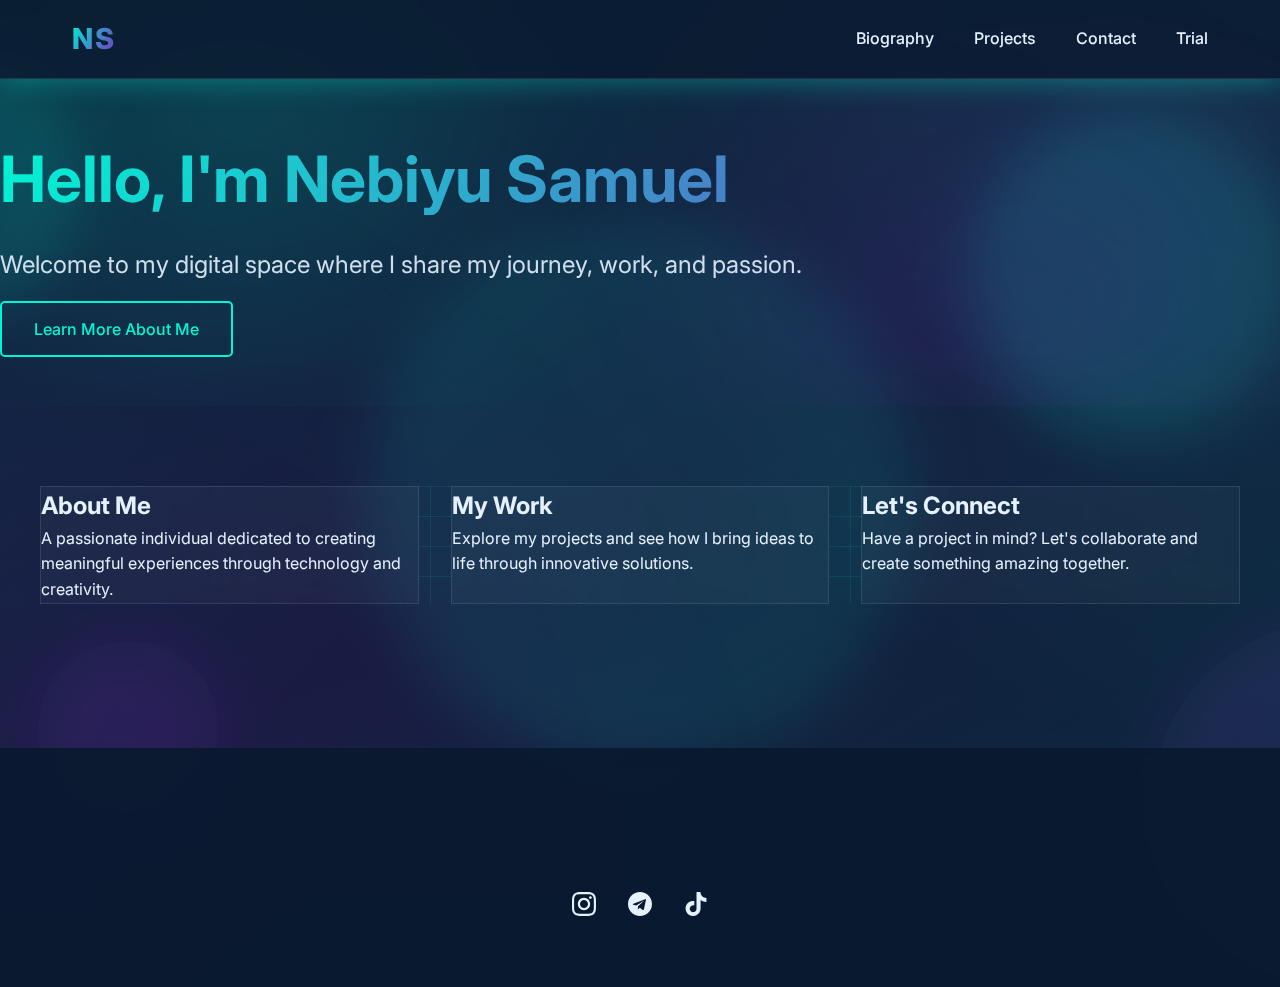
==== index.html @ f2b41b0b "task refactor home page" ====
<!DOCTYPE html>
<html lang="en">
<head>
    <meta charset="UTF-8">
    <meta name="viewport" content="width=device-width, initial-scale=1.0">
    <title>Nebiyu Samuel - Home</title>
    <link rel="stylesheet" href="../shared/styles.css">
    <link href="https://fonts.googleapis.com/css2?family=Inter:wght@400;500;600;700&display=swap" rel="stylesheet">
</head>
<body>
    <nav class="nav-container">
        <div class="nav">
            <a href="home.html" class="nav-logo">NS</a>
            <ul class="nav-links">
                <li><a href="../bio/biography.html" class="nav-link">Biography</a></li>
                <li><a href="../pro/projects.html" class="nav-link">Projects</a></li>
                <li><a href="../contact/contact.html" class="nav-link">Contact</a></li>
                <li><a href="../trial/trial.html" class="nav-link">Trial</a></li>
            </ul>
        </div>
    </nav>

    <main>
        <section class="hero">
            <div class="hero-content">
                <h1 class="hero-title">Hello, I'm Nebiyu Samuel</h1>
                <p class="hero-subtitle">Welcome to my digital space where I share my journey, work, and passion.</p>
                <a href="../bio/biography.html" class="btn">Learn More About Me</a>
            </div>
        </section>

        <section class="section container">
            <div class="grid">
                <div class="card">
                    <h2>About Me</h2>
                    <p>A passionate individual dedicated to creating meaningful experiences through technology and creativity.</p>
                </div>
                <div class="card">
                    <h2>My Work</h2>
                    <p>Explore my projects and see how I bring ideas to life through innovative solutions.</p>
                </div>
                <div class="card">
                    <h2>Let's Connect</h2>
                    <p>Have a project in mind? Let's collaborate and create something amazing together.</p>
                </div>
            </div>
        </section>
    </main>

    <footer class="footer">
        <div class="container">
            <div class="social-links">
                <a href="https://www.instagram.com" target="_blank" class="social-link">
                    <img src="../shared/assets/instagram.svg" alt="Instagram">
                </a>
                <a href="https://www.telegram.com" target="_blank" class="social-link">
                    <img src="../shared/assets/telegram.svg" alt="Telegram">
                </a>
                <a href="https://www.tiktok.com" target="_blank" class="social-link">
                    <img src="../shared/assets/tiktok.svg" alt="TikTok">
                </a>
            </div>
        </div>
    </footer>
</body>
</html>
---- shared/styles.css ----
:root {
  --primary: #00f5d4;
  --secondary: #7b2cbf;
  --background: #0a192f;
  --text: #e6f1ff;
  --hover: #64ffda;
  --nav-bg: rgba(10, 25, 47, 0.8);
  --nav-blur: 12px;
  --nav-border: rgba(255, 255, 255, 0.1);
  --nav-glow: 0 0 20px rgba(0, 245, 212, 0.3);
}

* {
  margin: 0;
  padding: 0;
  box-sizing: border-box;
  font-family: 'Inter', sans-serif;
}

body {
  background-color: var(--background);
  color: var(--text);
  line-height: 1.6;
  background-image: url('../shared/assets/hero-bg.svg'), url('../shared/assets/grid-overlay.svg');
  background-size: cover, 100px 100px;
  background-position: center center, center center;
  background-repeat: no-repeat, repeat;
  min-height: 100vh;
  position: relative;
}

body::before {
  content: '';
  position: fixed;
  top: 0;
  left: 0;
  width: 100%;
  height: 100%;
  background: radial-gradient(circle at top right, rgba(0, 245, 212, 0.1), transparent 50%),
              radial-gradient(circle at bottom left, rgba(123, 44, 191, 0.1), transparent 50%);
  pointer-events: none;
  z-index: -1;
}

/* Ultra-modern Navigation Styles */
.nav-container {
  position: fixed;
  top: 0;
  width: 100%;
  background: var(--nav-bg);
  backdrop-filter: blur(var(--nav-blur));
  -webkit-backdrop-filter: blur(var(--nav-blur));
  border-bottom: 1px solid var(--nav-border);
  box-shadow: var(--nav-glow);
  z-index: 1000;
  transition: all 0.3s cubic-bezier(0.4, 0, 0.2, 1);
}

.nav-container:hover {
  --nav-blur: 15px;
  --nav-glow: 0 0 30px rgba(0, 245, 212, 0.4);
}

.nav {
  max-width: 1200px;
  margin: 0 auto;
  display: flex;
  justify-content: space-between;
  align-items: center;
  padding: 1rem 2rem;
}

.nav-logo {
  font-size: 1.8rem;
  font-weight: 800;
  color: var(--primary);
  text-decoration: none;
  position: relative;
  text-transform: uppercase;
  letter-spacing: 2px;
  background: linear-gradient(120deg, var(--primary), var(--secondary));
  -webkit-background-clip: text;
  -webkit-text-fill-color: transparent;
  transition: all 0.3s ease;
}

.nav-logo::after {
  content: '';
  position: absolute;
  width: 100%;
  height: 100%;
  left: 0;
  top: 0;
  border-radius: 4px;
  background: radial-gradient(circle at center, var(--primary) 0%, transparent 70%);
  opacity: 0;
  transition: opacity 0.3s ease;
  z-index: -1;
}

.nav-logo:hover::after {
  opacity: 0.2;
}

.nav-links {
  display: flex;
  gap: 2.5rem;
  list-style: none;
}

.nav-link {
  color: var(--text);
  text-decoration: none;
  font-weight: 500;
  font-size: 1rem;
  padding: 0.5rem 0;
  position: relative;
  transition: all 0.3s ease;
}

.nav-link::before {
  content: '';
  position: absolute;
  bottom: 0;
  left: 0;
  width: 0;
  height: 2px;
  background: linear-gradient(90deg, var(--primary), var(--secondary));
  transition: width 0.3s ease;
}

.nav-link::after {
  content: '';
  position: absolute;
  width: 100%;
  height: 100%;
  background: radial-gradient(circle at center, var(--primary) 0%, transparent 70%);
  opacity: 0;
  left: 0;
  top: 0;
  transition: opacity 0.3s ease;
  z-index: -1;
}

.nav-link:hover {
  color: var(--primary);
  text-shadow: 0 0 8px rgba(0, 245, 212, 0.5);
}

.nav-link:hover::before {
  width: 100%;
}

.nav-link:hover::after {
  opacity: 0.1;
}

/* Add a cool hover effect for the entire nav */
@keyframes navGlow {
  0% {
    box-shadow: 0 0 20px rgba(0, 245, 212, 0.3);
  }
  50% {
    box-shadow: 0 0 30px rgba(123, 44, 191, 0.3);
  }
  100% {
    box-shadow: 0 0 20px rgba(0, 245, 212, 0.3);
  }
}

.nav-container:hover {
  animation: navGlow 2s infinite;
}

/* Active link indicator */
.nav-link.active {
  color: var(--primary);
  position: relative;
}

.nav-link.active::before {
  width: 100%;
}

/* Responsive navigation */
@media (max-width: 768px) {
  .nav-links {
    gap: 1.5rem;
  }
  
  .nav-link {
    font-size: 0.9rem;
  }
}

.container {
  max-width: 1200px;
  margin: 0 auto;
  padding: 6rem 2rem 2rem 2rem;
}

.hero {
  position: relative;
  overflow: hidden;
  padding: 8rem 0 4rem;
}

.hero::before {
  content: '';
  position: absolute;
  top: 0;
  left: 0;
  width: 100%;
  height: 100%;
  background: 
    radial-gradient(circle at 20% 20%, rgba(0, 245, 212, 0.15) 0%, transparent 40%),
    radial-gradient(circle at 80% 80%, rgba(123, 44, 191, 0.15) 0%, transparent 40%);
  filter: blur(60px);
  z-index: -1;
}

.hero-content {
  position: relative;
  z-index: 1;
}

.hero-title {
  font-size: 4rem;
  margin-bottom: 1rem;
  background: linear-gradient(120deg, var(--primary), var(--secondary));
  -webkit-background-clip: text;
  -webkit-text-fill-color: transparent;
  animation: titleGlow 3s ease-in-out infinite;
}

@keyframes titleGlow {
  0%, 100% {
    text-shadow: 0 0 20px rgba(0, 245, 212, 0.5);
  }
  50% {
    text-shadow: 0 0 40px rgba(123, 44, 191, 0.5);
  }
}

.hero-subtitle {
  font-size: 1.5rem;
  margin-bottom: 2rem;
  opacity: 0.9;
}

.btn {
  position: relative;
  overflow: hidden;
  background: transparent;
  border: 2px solid var(--primary);
  color: var(--primary);
  padding: 1rem 2rem;
  border-radius: 5px;
  text-decoration: none;
  font-weight: 500;
  transition: all 0.3s ease;
  z-index: 1;
}

.btn::before {
  content: '';
  position: absolute;
  top: 0;
  left: -100%;
  width: 100%;
  height: 100%;
  background: linear-gradient(90deg, 
    transparent, 
    rgba(0, 245, 212, 0.2), 
    transparent);
  transition: left 0.5s ease;
  z-index: -1;
}

.btn:hover {
  color: var(--text);
  border-color: var(--secondary);
  box-shadow: 0 0 20px rgba(0, 245, 212, 0.3);
}

.btn:hover::before {
  left: 100%;
}

.section {
  padding: 5rem 0;
}

.grid {
  position: relative;
  display: grid;
  grid-template-columns: repeat(auto-fit, minmax(300px, 1fr));
  gap: 2rem;
}

.grid::before {
  content: '';
  position: absolute;
  top: 0;
  left: 0;
  width: 100%;
  height: 100%;
  background-image: 
    linear-gradient(rgba(0, 245, 212, 0.1) 1px, transparent 1px),
    linear-gradient(90deg, rgba(0, 245, 212, 0.1) 1px, transparent 1px);
  background-size: 30px 30px;
  z-index: -1;
}

.card {
  position: relative;
  overflow: hidden;
  background: rgba(255, 255, 255, 0.03);
  backdrop-filter: blur(10px);
  border: 1px solid rgba(255, 255, 255, 0.1);
  transition: all 0.3s ease;
}

.card::before {
  content: '';
  position: absolute;
  top: 0;
  left: 0;
  width: 100%;
  height: 100%;
  background: linear-gradient(45deg, 
    rgba(0, 245, 212, 0.1), 
    rgba(123, 44, 191, 0.1));
  opacity: 0;
  transition: opacity 0.3s ease;
}

.card:hover {
  transform: translateY(-10px);
  box-shadow: 0 10px 30px rgba(0, 245, 212, 0.2);
}

.card:hover::before {
  opacity: 1;
}

.footer {
  background: rgba(10, 25, 47, 0.95);
  padding: 2rem 0;
  margin-top: 4rem;
}

.social-links {
  display: flex;
  justify-content: center;
  gap: 2rem;
  margin-top: 1rem;
}

.social-link img {
  width: 24px;
  height: 24px;
  transition: transform 0.3s ease;
}

.social-link:hover img {
  transform: translateY(-3px);
}

.timeline {
  max-width: 800px;
  margin: 0 auto;
  padding: 2rem;
}

.timeline-item {
  position: relative;
  padding: 2rem;
  margin-bottom: 2rem;
  background: rgba(255, 255, 255, 0.05);
  border-radius: 10px;
  border-left: 4px solid var(--primary);
  transition: transform 0.3s ease;
}

.timeline-item:hover {
  transform: translateX(10px);
}

.timeline-item h3 {
  color: var(--primary);
  margin-bottom: 1rem;
}

.timeline-item::before {
  content: '';
  position: absolute;
  left: -12px;
  top: 50%;
  width: 20px;
  height: 20px;
  background: var(--primary);
  border-radius: 50%;
  transform: translateY(-50%);
}

.contact-form {
  max-width: 600px;
  margin: 0 auto;
  padding: 2rem;
  background: rgba(255, 255, 255, 0.05);
  border-radius: 10px;
}

.form-group {
  margin-bottom: 1.5rem;
}

.form-group label {
  display: block;
  margin-bottom: 0.5rem;
  color: var(--text);
  font-weight: 500;
}

.form-group input,
.form-group textarea {
  width: 100%;
  padding: 0.75rem;
  background: rgba(255, 255, 255, 0.1);
  border: 2px solid rgba(255, 255, 255, 0.1);
  border-radius: 5px;
  color: var(--text);
  font-family: 'Inter', sans-serif;
  transition: all 0.3s ease;
}

.form-group input:focus,
.form-group textarea:focus {
  outline: none;
  border-color: var(--primary);
  background: rgba(255, 255, 255, 0.15);
}

.form-group textarea {
  resize: vertical;
  min-height: 100px;
}

.projects-grid {
  display: grid;
  grid-template-columns: repeat(auto-fit, minmax(300px, 1fr));
  gap: 2rem;
  padding: 2rem;
}

.project-card {
  background: rgba(255, 255, 255, 0.05);
  border-radius: 10px;
  overflow: hidden;
  transition: transform 0.3s ease;
}

.project-card:hover {
  transform: translateY(-10px);
}

.project-image {
  width: 100%;
  height: 200px;
  overflow: hidden;
}

.project-image img {
  width: 100%;
  height: 100%;
  object-fit: cover;
  transition: transform 0.3s ease;
}

.project-card:hover .project-image img {
  transform: scale(1.1);
}

.project-content {
  padding: 1.5rem;
}

.project-content h3 {
  color: var(--primary);
  margin-bottom: 1rem;
}

.project-content p {
  margin-bottom: 1.5rem;
  opacity: 0.9;
}

.project-tags {
  display: flex;
  flex-wrap: wrap;
  gap: 0.5rem;
  margin-bottom: 1.5rem;
}

.tag {
  background: rgba(0, 245, 212, 0.1);
  color: var(--primary);
  padding: 0.25rem 0.75rem;
  border-radius: 20px;
  font-size: 0.875rem;
}

.pricing-grid {
  max-width: 400px;
  margin: 0 auto;
  padding: 2rem;
}

.pricing-card {
  background: rgba(255, 255, 255, 0.05);
  border-radius: 10px;
  padding: 2rem;
  text-align: center;
  transition: transform 0.3s ease;
  border: 2px solid transparent;
}

.pricing-card.featured {
  border-color: var(--primary);
  background: linear-gradient(145deg, rgba(0, 245, 212, 0.1), rgba(123, 44, 191, 0.1));
}

.pricing-card:hover {
  transform: translateY(-10px);
}

.pricing-header {
  margin-bottom: 2rem;
}

.pricing-header h2 {
  color: var(--primary);
  margin-bottom: 1rem;
}

.price {
  font-size: 2.5rem;
  font-weight: bold;
  color: var(--text);
}

.pricing-features {
  margin-bottom: 2rem;
}

.pricing-features ul {
  list-style: none;
  padding: 0;
}

.pricing-features li {
  padding: 0.5rem 0;
  border-bottom: 1px solid rgba(255, 255, 255, 0.1);
}

.pricing-features li:last-child {
  border-bottom: none;
}

@media (max-width: 768px) {
  .nav-links {
    display: none;
  }
  
  .hero-title {
    font-size: 3rem;
  }
  
  .hero-subtitle {
    font-size: 1.2rem;
  }
}
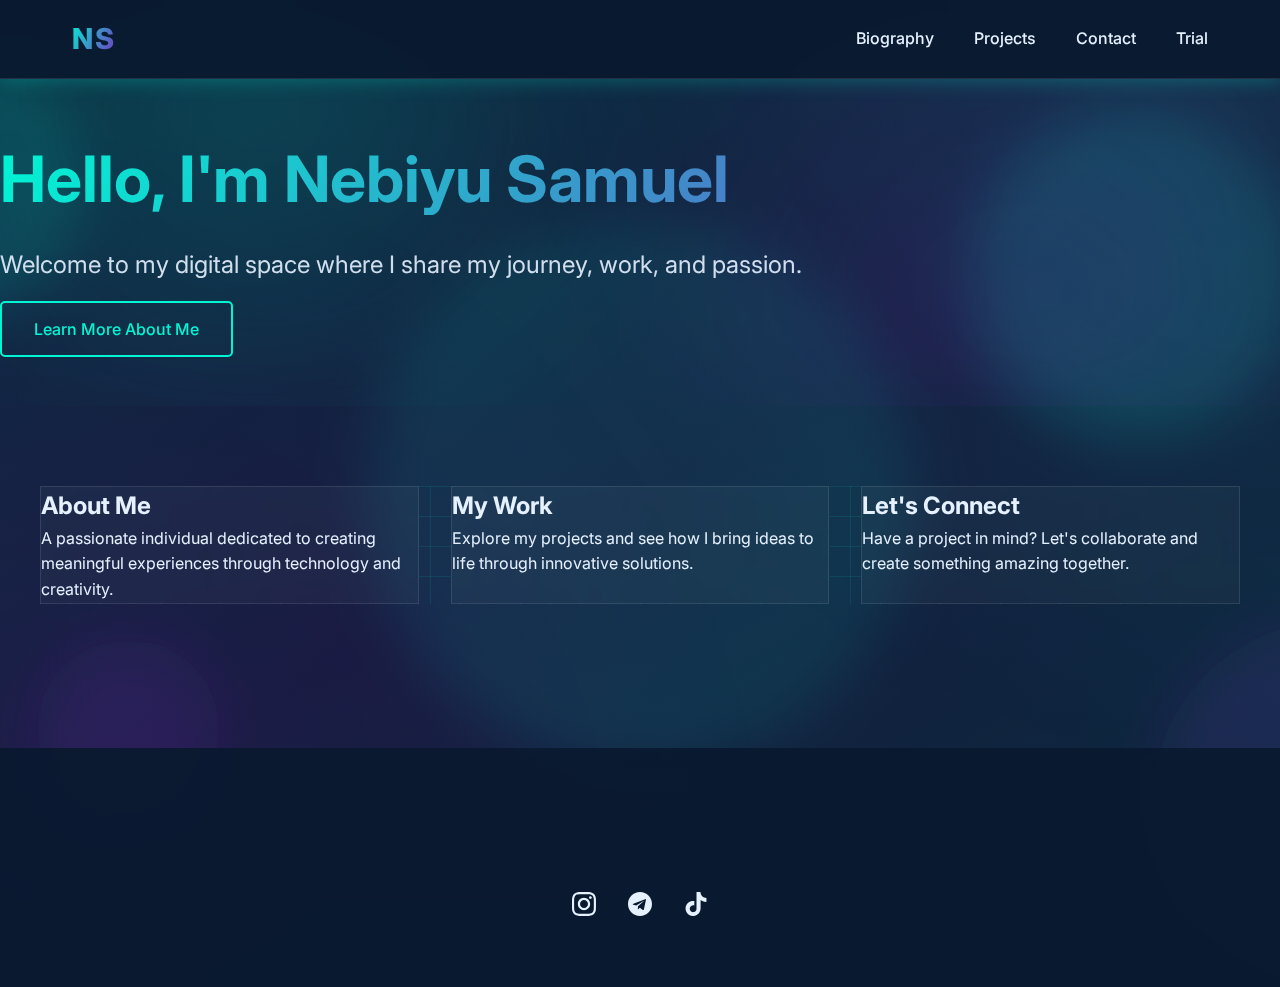
==== commit 497faa6a: "task:update the changes" ====
--- a/index.html
+++ b/index.html
@@ -4,18 +4,23 @@
     <meta charset="UTF-8">
     <meta name="viewport" content="width=device-width, initial-scale=1.0">
     <title>Nebiyu Samuel - Home</title>
-    <link rel="stylesheet" href="../shared/styles.css">
+    <link rel="stylesheet" href="./shared/styles.css">
     <link href="https://fonts.googleapis.com/css2?family=Inter:wght@400;500;600;700&display=swap" rel="stylesheet">
 </head>
 <body>
     <nav class="nav-container">
         <div class="nav">
-            <a href="home.html" class="nav-logo">NS</a>
+            <a href="index.html" class="nav-logo">NS</a>
+            <button class="mobile-menu-btn" aria-label="Toggle menu">
+                <span></span>
+                <span></span>
+                <span></span>
+            </button>
             <ul class="nav-links">
-                <li><a href="../bio/biography.html" class="nav-link">Biography</a></li>
-                <li><a href="../pro/projects.html" class="nav-link">Projects</a></li>
-                <li><a href="../contact/contact.html" class="nav-link">Contact</a></li>
-                <li><a href="../trial/trial.html" class="nav-link">Trial</a></li>
+                <li><a href="bio/biography.html" class="nav-link">Biography</a></li>
+                <li><a href="pro/projects.html" class="nav-link">Projects</a></li>
+                <li><a href="contact/contact.html" class="nav-link">Contact</a></li>
+                <li><a href="trial/trial.html" class="nav-link">Trial</a></li>
             </ul>
         </div>
     </nav>
@@ -25,7 +30,7 @@
             <div class="hero-content">
                 <h1 class="hero-title">Hello, I'm Nebiyu Samuel</h1>
                 <p class="hero-subtitle">Welcome to my digital space where I share my journey, work, and passion.</p>
-                <a href="../bio/biography.html" class="btn">Learn More About Me</a>
+                <a href="bio/biography.html" class="btn">Learn More About Me</a>
             </div>
         </section>
 
@@ -51,16 +56,17 @@
         <div class="container">
             <div class="social-links">
                 <a href="https://www.instagram.com" target="_blank" class="social-link">
-                    <img src="../shared/assets/instagram.svg" alt="Instagram">
+                    <img src="shared/assets/instagram.svg" alt="Instagram">
                 </a>
                 <a href="https://www.telegram.com" target="_blank" class="social-link">
-                    <img src="../shared/assets/telegram.svg" alt="Telegram">
+                    <img src="shared/assets/telegram.svg" alt="Telegram">
                 </a>
                 <a href="https://www.tiktok.com" target="_blank" class="social-link">
-                    <img src="../shared/assets/tiktok.svg" alt="TikTok">
+                    <img src="shared/assets/tiktok.svg" alt="TikTok">
                 </a>
             </div>
         </div>
     </footer>
+    <script src="shared/script.js"></script>
 </body>
 </html>--- a/shared/styles.css
+++ b/shared/styles.css
@@ -4,7 +4,7 @@
   --background: #0a192f;
   --text: #e6f1ff;
   --hover: #64ffda;
-  --nav-bg: rgba(10, 25, 47, 0.8);
+  --nav-bg: rgba(10, 25, 47, 0.95);
   --nav-blur: 12px;
   --nav-border: rgba(255, 255, 255, 0.1);
   --nav-glow: 0 0 20px rgba(0, 245, 212, 0.3);
@@ -56,11 +56,6 @@
   transition: all 0.3s cubic-bezier(0.4, 0, 0.2, 1);
 }
 
-.nav-container:hover {
-  --nav-blur: 15px;
-  --nav-glow: 0 0 30px rgba(0, 245, 212, 0.4);
-}
-
 .nav {
   max-width: 1200px;
   margin: 0 auto;
@@ -106,6 +101,8 @@
   display: flex;
   gap: 2.5rem;
   list-style: none;
+  margin: 0;
+  padding: 0;
 }
 
 .nav-link {
@@ -115,44 +112,99 @@
   font-size: 1rem;
   padding: 0.5rem 0;
   position: relative;
-  transition: all 0.3s ease;
-}
-
-.nav-link::before {
+  transition: color 0.3s ease;
+}
+
+.nav-link::after {
   content: '';
   position: absolute;
+  width: 0;
+  height: 2px;
   bottom: 0;
   left: 0;
-  width: 0;
+  background-color: var(--primary);
+  transition: width 0.3s ease;
+}
+
+.nav-link:hover {
+  color: var(--primary);
+}
+
+.nav-link:hover::after {
+  width: 100%;
+}
+
+/* Mobile Menu Button */
+.mobile-menu-btn {
+  display: none;
+  background: none;
+  border: none;
+  cursor: pointer;
+  padding: 0.5rem;
+  z-index: 1001;
+}
+
+.mobile-menu-btn span {
+  display: block;
+  width: 25px;
   height: 2px;
-  background: linear-gradient(90deg, var(--primary), var(--secondary));
-  transition: width 0.3s ease;
-}
-
-.nav-link::after {
-  content: '';
-  position: absolute;
-  width: 100%;
-  height: 100%;
-  background: radial-gradient(circle at center, var(--primary) 0%, transparent 70%);
-  opacity: 0;
-  left: 0;
-  top: 0;
-  transition: opacity 0.3s ease;
-  z-index: -1;
-}
-
-.nav-link:hover {
-  color: var(--primary);
-  text-shadow: 0 0 8px rgba(0, 245, 212, 0.5);
-}
-
-.nav-link:hover::before {
-  width: 100%;
-}
-
-.nav-link:hover::after {
-  opacity: 0.1;
+  background-color: var(--text);
+  margin: 5px 0;
+  transition: all 0.3s ease;
+}
+
+/* Mobile Responsive Styles */
+@media screen and (max-width: 768px) {
+  .mobile-menu-btn {
+    display: block;
+  }
+
+  .nav-links {
+    position: fixed;
+    top: 0;
+    right: -100%;
+    height: 100vh;
+    width: 100%;
+    background: var(--nav-bg);
+    flex-direction: column;
+    justify-content: center;
+    align-items: center;
+    transition: right 0.3s ease;
+    backdrop-filter: blur(var(--nav-blur));
+  }
+
+  .nav-links.active {
+    right: 0;
+  }
+
+  .mobile-menu-btn.active span:nth-child(1) {
+    transform: rotate(45deg) translate(5px, 5px);
+  }
+
+  .mobile-menu-btn.active span:nth-child(2) {
+    opacity: 0;
+  }
+
+  .mobile-menu-btn.active span:nth-child(3) {
+    transform: rotate(-45deg) translate(7px, -7px);
+  }
+
+  .nav-link {
+    font-size: 1.2rem;
+    opacity: 0;
+    transform: translateY(20px);
+  }
+
+  .nav-links.active .nav-link {
+    opacity: 1;
+    transform: translateY(0);
+    transition: opacity 0.3s ease, transform 0.3s ease;
+  }
+
+  .nav-links.active .nav-link:nth-child(1) { transition-delay: 0.1s; }
+  .nav-links.active .nav-link:nth-child(2) { transition-delay: 0.2s; }
+  .nav-links.active .nav-link:nth-child(3) { transition-delay: 0.3s; }
+  .nav-links.active .nav-link:nth-child(4) { transition-delay: 0.4s; }
 }
 
 /* Add a cool hover effect for the entire nav */
@@ -178,7 +230,7 @@
   position: relative;
 }
 
-.nav-link.active::before {
+.nav-link.active::after {
   width: 100%;
 }
 
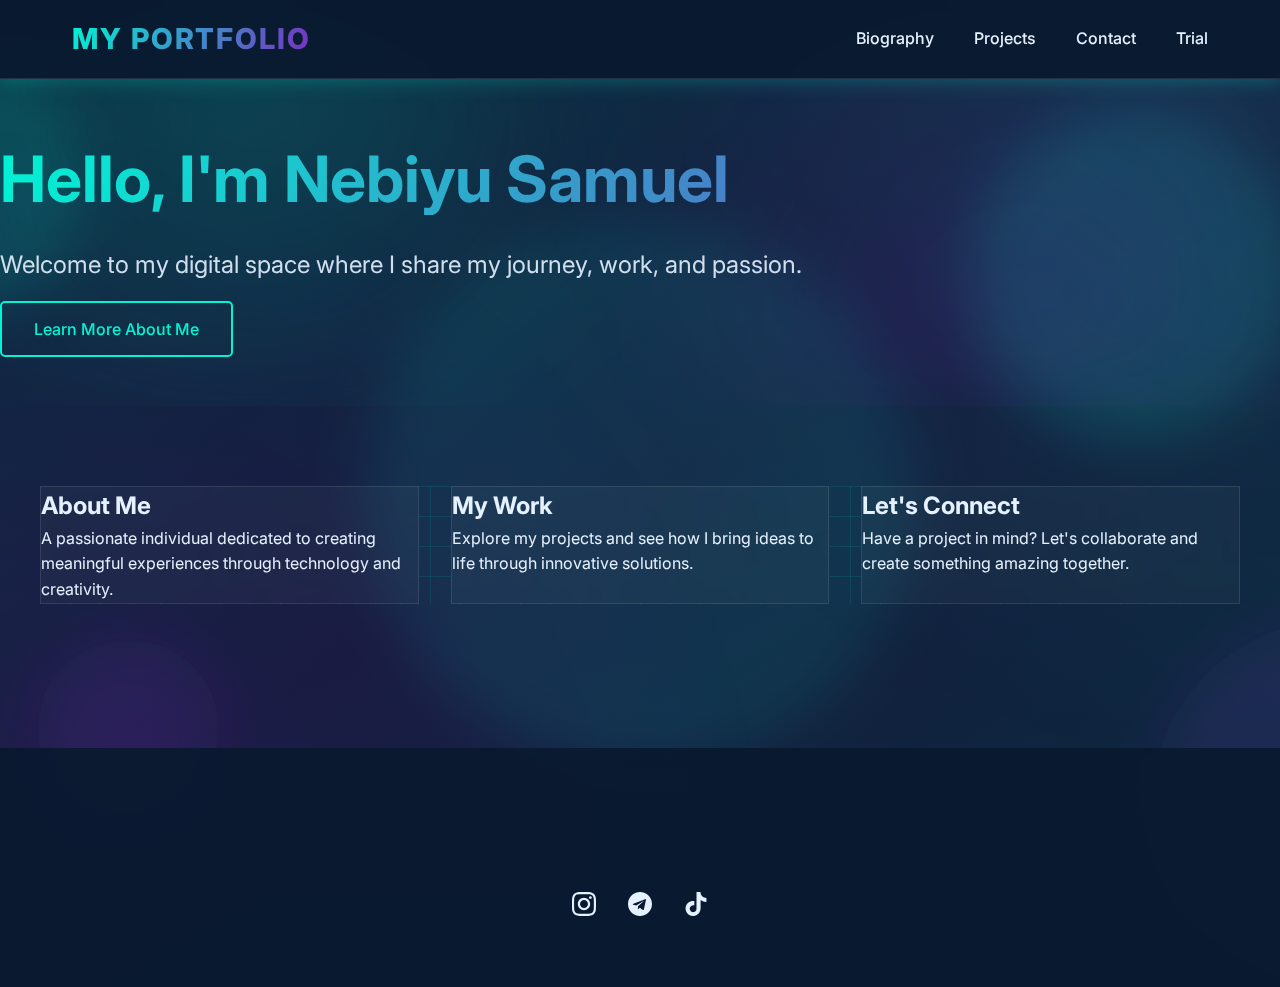
==== commit a548ee5c: "task: update changes" ====
--- a/index.html
+++ b/index.html
@@ -10,7 +10,7 @@
 <body>
     <nav class="nav-container">
         <div class="nav">
-            <a href="index.html" class="nav-logo">NS</a>
+            <a href="index.html" class="nav-logo">MY PORTFOLIO</a>
             <button class="mobile-menu-btn" aria-label="Toggle menu">
                 <span></span>
                 <span></span>
--- a/shared/styles.css
+++ b/shared/styles.css
@@ -142,6 +142,9 @@
   cursor: pointer;
   padding: 0.5rem;
   z-index: 1001;
+  position: relative;
+  width: 30px;
+  height: 30px;
 }
 
 .mobile-menu-btn span {
@@ -151,7 +154,14 @@
   background-color: var(--text);
   margin: 5px 0;
   transition: all 0.3s ease;
-}
+  position: absolute;
+  left: 50%;
+  transform: translateX(-50%);
+}
+
+.mobile-menu-btn span:nth-child(1) { top: 25%; }
+.mobile-menu-btn span:nth-child(2) { top: 50%; }
+.mobile-menu-btn span:nth-child(3) { top: 75%; }
 
 /* Mobile Responsive Styles */
 @media screen and (max-width: 768px) {
@@ -171,6 +181,9 @@
     align-items: center;
     transition: right 0.3s ease;
     backdrop-filter: blur(var(--nav-blur));
+    display: flex !important;
+    gap: 2rem;
+    padding-top: 4rem;
   }
 
   .nav-links.active {
